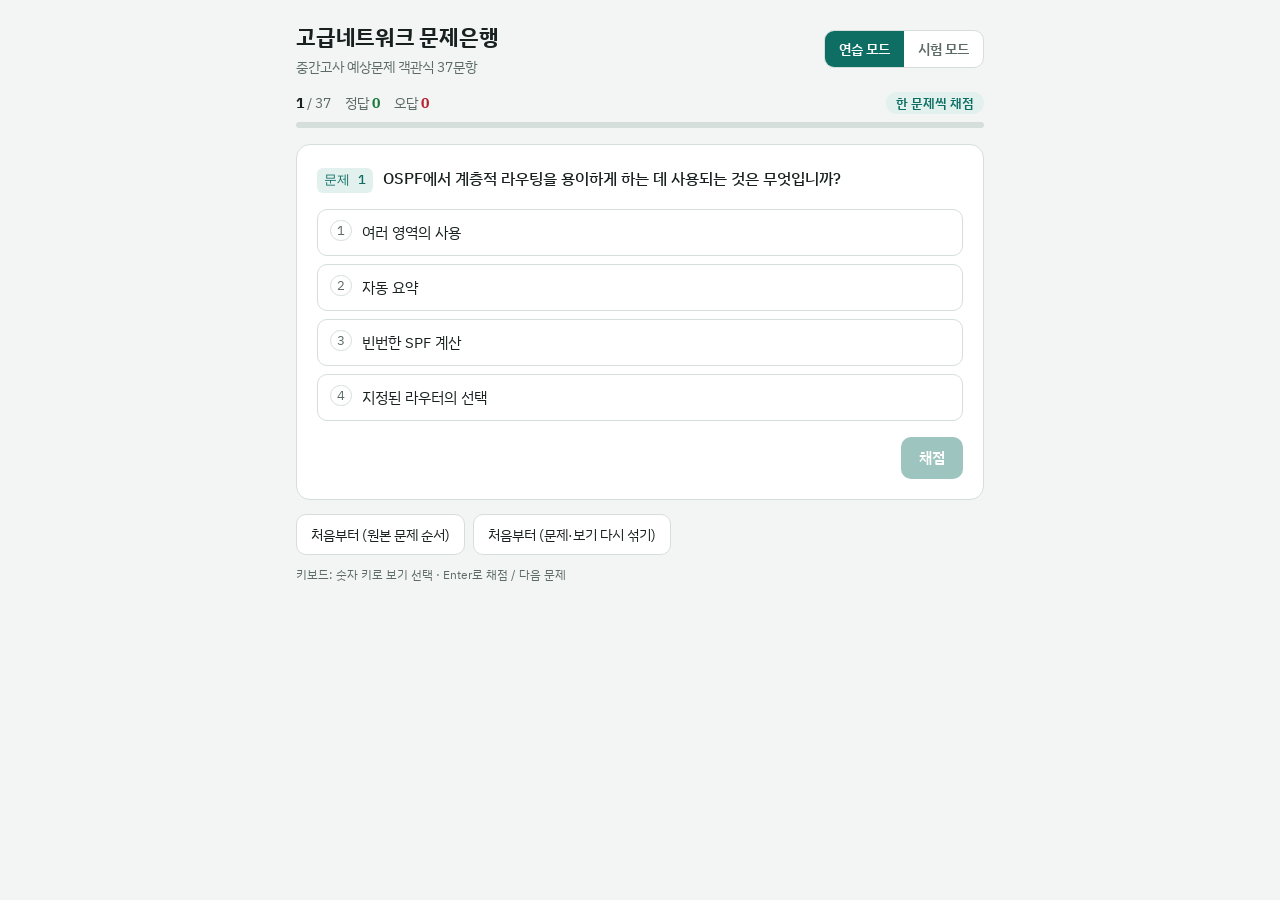
==== index.html @ 7889df12 "Rename 고급네트워크 문제은행.html to index.html" ====
<!doctype html><html><head><meta charset=utf8><meta name=viewport content="width=device-width,initial-scale=1,viewport-fit=cover"><style>:root{color-scheme:light;box-sizing:border-box;padding-top:env(safe-area-inset-top,0px);padding-bottom:env(safe-area-inset-bottom,0px)}html{scroll-padding-top:env(safe-area-inset-top,0px)}body{margin:0;padding:0;font:14px -apple-system,BlinkMacSystemFont,sans-serif;background:#fff;color:#000}img{max-width:100%}[hidden]:not([hidden=until-found i]){display:none!important}</style></head><body>
<title>고급네트워크 문제은행</title>
<link rel="preconnect" href="https://fonts.googleapis.com">
<link rel="stylesheet" href="https://fonts.googleapis.com/css2?family=IBM+Plex+Sans+KR:wght@400;500;600;700&family=IBM+Plex+Mono:wght@400;500&display=swap">
<style>
/* Layout: one question at a time in a centered column; mode switch + progress on top, answer controls at the bottom */
:root{
  --bg:#f3f5f4; --surface:#ffffff; --ink:#18211f; --muted:#5d6b67; --line:#d6dedb;
  --accent:#0f6e64; --accent-soft:#e2f1ee; --ok:#1d7a3e; --ok-soft:#e5f4ea; --bad:#b4232f; --bad-soft:#fbe9ea; --warn:#8a5a00; --warn-soft:#fdf3dc;
  --sans:"IBM Plex Sans KR","Apple SD Gothic Neo","Malgun Gothic",system-ui,sans-serif;
  --mono:"IBM Plex Mono",ui-monospace,Consolas,monospace;
}
@media (prefers-color-scheme: dark){:root:not([data-theme="light"]){
  --bg:#111816; --surface:#19221f; --ink:#e6eeeb; --muted:#94a5a0; --line:#2c3a36;
  --accent:#4fc3b2; --accent-soft:#16332e; --ok:#5fd18a; --ok-soft:#17311f; --bad:#ff7b84; --bad-soft:#3a1a1d; --warn:#f0bf5a; --warn-soft:#352a12; color-scheme:dark}}
:root[data-theme="dark"]{
  --bg:#111816; --surface:#19221f; --ink:#e6eeeb; --muted:#94a5a0; --line:#2c3a36;
  --accent:#4fc3b2; --accent-soft:#16332e; --ok:#5fd18a; --ok-soft:#17311f; --bad:#ff7b84; --bad-soft:#3a1a1d; --warn:#f0bf5a; --warn-soft:#352a12; color-scheme:dark}
*{box-sizing:border-box}
body{background:var(--bg);color:var(--ink);font-family:var(--sans);font-size:15px;line-height:1.6}
.wrap{max-width:720px;margin:0 auto;padding-inline:16px;padding-block:20px 48px}
header{display:flex;flex-wrap:wrap;gap:8px 16px;align-items:center;justify-content:space-between}
header h1{font-size:1.4rem;margin:0;letter-spacing:-.01em}
header .sub{display:block;color:var(--muted);font-size:.85rem}
.seg{display:inline-flex;border:1px solid var(--line);border-radius:10px;overflow:hidden;background:var(--surface)}
.seg button{border:0;background:transparent;color:var(--muted);padding:7px 14px;font:inherit;font-size:.88rem;font-weight:600;cursor:pointer}
.seg button[aria-pressed="true"]{background:var(--accent);color:var(--surface)}
.top{margin-top:14px;display:flex;flex-direction:column;gap:8px}
.meta{display:flex;flex-wrap:wrap;gap:6px 14px;font-size:.88rem;font-variant-numeric:tabular-nums;color:var(--muted);align-items:center}
.meta b{color:var(--ink)} .meta .ok b{color:var(--ok)} .meta .bad b{color:var(--bad)}
.meta .tag{margin-left:auto;font-size:.8rem;background:var(--accent-soft);color:var(--accent);border-radius:999px;padding:1px 10px;font-weight:600}
.track{height:6px;background:var(--line);border-radius:999px;overflow:hidden}
.track i{display:block;height:100%;background:var(--accent);width:0}
.card{margin-top:16px;background:var(--surface);border:1px solid var(--line);border-radius:14px;padding:20px}
.qhead{display:flex;gap:10px;align-items:flex-start}
.num{flex:none;font-family:var(--mono);font-size:.8rem;font-weight:500;color:var(--accent);background:var(--accent-soft);border-radius:6px;padding:2px 7px;margin-top:3px;white-space:nowrap}
.qtext{margin:0;font-weight:500;font-size:1.02rem;white-space:pre-line;min-width:0}
.hint{font-size:.82rem;color:var(--accent);font-weight:600;margin:8px 0 0}
.note{font-size:.8rem;color:var(--muted);margin:6px 0 0}
.fig{margin:14px 0 0;overflow-x:auto;border:1px solid var(--line);border-radius:8px;background:#fff;padding:6px}
.fig img{display:block;max-width:100%;height:auto;margin:0 auto}
.opts{list-style:none;margin:16px 0 0;padding:0;display:flex;flex-direction:column;gap:8px}
.opt{width:100%;text-align:left;display:flex;gap:10px;align-items:flex-start;border:1px solid var(--line);background:var(--surface);color:var(--ink);border-radius:10px;padding:10px 12px;font:inherit;cursor:pointer}
.opt:hover:not(:disabled){border-color:var(--accent)}
.opt .k{flex:none;font-family:var(--mono);font-size:.8rem;width:1.7em;height:1.7em;border-radius:50%;border:1px solid var(--line);display:grid;place-items:center;color:var(--muted)}
.opt .t{min-width:0;padding-top:1px}
.mono .opt .t{font-family:var(--mono);font-size:.86rem;word-break:break-word}
.opt[aria-pressed="true"]{border-color:var(--accent);background:var(--accent-soft)}
.opt[aria-pressed="true"] .k{background:var(--accent);border-color:var(--accent);color:var(--surface)}
.opt.right{border-color:var(--ok);background:var(--ok-soft)}
.opt.right .k{background:var(--ok);border-color:var(--ok);color:var(--surface)}
.opt.wrong{border-color:var(--bad);background:var(--bad-soft)}
.opt.wrong .k{background:var(--bad);border-color:var(--bad);color:var(--surface)}
.opt:disabled{cursor:default}
.foot{display:flex;flex-wrap:wrap;gap:10px;align-items:center;margin-top:16px}
.res{font-weight:600;min-width:0;flex:1 1 auto}
.res.ok{color:var(--ok)} .res.bad{color:var(--bad)}
.primary{border:0;background:var(--accent);color:var(--surface);border-radius:10px;padding:9px 18px;font:inherit;font-weight:600;cursor:pointer}
.primary:disabled{opacity:.4;cursor:default}
.ghost{border:1px solid var(--line);background:var(--surface);color:var(--ink);border-radius:10px;padding:8px 14px;font:inherit;font-size:.9rem;cursor:pointer}
.ghost:hover:not(:disabled){border-color:var(--accent)}
.ghost:disabled{opacity:.4;cursor:default}
.ml{margin-left:auto}
button:focus-visible{outline:2px solid var(--accent);outline-offset:2px}
.fix{margin-top:12px;font-size:.86rem;background:var(--warn-soft);border-radius:8px;padding:9px 11px}
.fix b{color:var(--warn)}
.warnbox{margin-top:12px;background:var(--warn-soft);border-radius:10px;padding:10px 12px;font-size:.9rem;display:flex;flex-wrap:wrap;gap:8px;align-items:center}
.warnbox span{flex:1 1 200px}
.grid{margin-top:16px;display:grid;grid-template-columns:repeat(auto-fill,minmax(42px,1fr));gap:6px}
.grid button{font-family:var(--mono);font-size:.8rem;border:1px solid var(--line);background:var(--surface);color:var(--muted);border-radius:8px;padding:6px 0;cursor:pointer;font-variant-numeric:tabular-nums}
.grid button.ans{background:var(--accent-soft);color:var(--accent);border-color:var(--accent-soft)}
.grid button.ok{background:var(--ok-soft);color:var(--ok);border-color:var(--ok-soft)}
.grid button.bad{background:var(--bad-soft);color:var(--bad);border-color:var(--bad-soft)}
.grid button.cur{outline:2px solid var(--accent);outline-offset:1px;color:var(--ink)}
.gridlab{margin-top:18px;font-size:.8rem;color:var(--muted)}
.tools{display:flex;flex-wrap:wrap;gap:8px;margin-top:14px}
.end{text-align:center}
.end .score{font-family:var(--mono);font-size:2.6rem;font-weight:500;margin:4px 0;font-variant-numeric:tabular-nums}
.end p{margin:4px 0;color:var(--muted)}
.wlist{display:flex;flex-wrap:wrap;gap:6px;justify-content:center;margin:12px 0 4px}
.wlist span{font-family:var(--mono);font-size:.8rem;background:var(--bad-soft);color:var(--bad);border-radius:6px;padding:2px 8px}
.end .tools{justify-content:center}
.keys{font-size:.78rem;color:var(--muted);margin-top:10px}
@media (prefers-reduced-motion:no-preference){.track i{transition:width .25s}.opt{transition:border-color .15s,background .15s}}
</style>

<div class="wrap">
  <header>
    <div>
      <h1>고급네트워크 문제은행</h1>
      <span class="sub">중간고사 예상문제 객관식 37문항</span>
    </div>
    <div class="seg" role="group" aria-label="풀이 방식">
      <button type="button" id="mPractice" aria-pressed="true">연습 모드</button>
      <button type="button" id="mExam" aria-pressed="false">시험 모드</button>
    </div>
  </header>

  <div class="top">
    <div class="meta" id="meta" aria-live="polite"></div>
    <div class="track"><i id="bar"></i></div>
  </div>

  <main id="stage"></main>

  <div class="tools" id="tools"></div>
  <p class="keys" id="keys"></p>
</div>

<script>
const QS = [{"n": 1, "q": "OSPF에서 계층적 라우팅을 용이하게 하는 데 사용되는 것은 무엇입니까?", "o": ["자동 요약", "여러 영역의 사용", "빈번한 SPF 계산", "지정된 라우터의 선택"], "a": [2]}, {"n": 2, "q": "다중 영역 OSPF 라우팅의 이점은 무엇입니까?", "o": ["한 영역의 토폴로지 변경으로 인해 다른 영역에서 SPF 재계산이 발생하지 않습니다.", "자동 경로 요약은 기본적으로 영역 간에 발생합니다.", "모든 영역의 라우터는 동일한 링크 상태 데이터베이스를 공유하고 전체 네트워크에 대한 완전한 그림을 갖습니다.", "백본 영역이 필요하지 않습니다."], "a": [1]}, {"n": 3, "q": "동일한 영역을 공유하는 모든 OSPF 라우터에서 동일한 OSPF 데이터 구조는 무엇입니까?", "o": ["adjacency database", "link-state database", "routing table", "forwarding database"], "a": [2]}, {"n": 4, "q": "OSPF 지원 라우터는 다른 라우터와 인접성을 설정한 직후 어떤 단계를 수행합니까?", "o": ["최선의 경로 선택", "토폴로지 테이블 구축", "SPF 알고리즘 실행", "링크 상태 광고 교환"], "a": [4]}, {"n": 6, "q": "이웃 인접성을 설정하기 위해 두 개의 OSPF 라우터가 Hello 패킷을 교환합니다. 두 라우터에서 일치해야 하는 Hello 패킷의 두 값은 무엇입니까?", "o": ["router ID", "hello and dead interval", "router priority", "list of neighbors"], "a": [2]}, {"n": 7, "q": "모든 Cisco OSPF 라우터에 대한 기본 라우터 우선 순위 값은 무엇입니까?", "o": ["0", "1", "10", "255"], "a": [2]}, {"n": 8, "q": "어떤 유형의 OSPFv2 패킷이 송신 라우터의 LSDB 축약 목록을 포함하며 수신 라우터에서 로컬 LSDB를 확인하는 데 사용됩니까?", "o": ["link-state update", "link-state request", "database description", "link-state acknowledgment"], "a": [3]}, {"n": 9, "q": "OSPF 네트워크에서 DR 및 BDR 선택은 언제 필요합니까?", "o": ["OSPF 영역의 모든 라우터가 인접성을 형성할 수 없는 경우", "두 개의 인접한 이웃이 두 개의 다른 네트워크에 있는 경우", "라우터가 공통 이더넷 네트워크를 통해 상호 연결된 경우", "인접한 두 이웃이 점대점 링크를 통해 상호 연결될 때"], "a": [3]}, {"n": 10, "q": "기본적으로 대역폭이 10Mb/s 인 링크에 대한 OSPF 비용은 얼마입니까?", "o": ["1", "10", "100", "1000"], "a": [2]}, {"n": 11, "q": "라우터 ID가 수동으로 구성되지 않은 경우 라우터 Branch1은 OSPF 라우터 ID로 무엇을 사용합니까?", "note": "원본 자료에 그림이 없는 문제입니다.", "o": ["10.0.0.1", "10.1.0.1", "192.168.1.100", "209.165.201.1"], "a": [4]}, {"n": 13, "q": "아래 그림에 표시된 토폴로지의 OSPF 선택 프로세스 결과를 올바르게 설명한 것은 무엇입니까?", "img": "q13", "o": ["R3은 BDR로 선출됩니다.", "R4 FastEthernet 0/0 우선 순위는 128입니다.", "R2의 라우터 ID는 루프백 인터페이스입니다.", "R2는 DR로 선출됩니다.", "R1은 BDR로 선출됩니다.", "R4 라우터 ID는 172.16.1.1입니다."], "a": [1, 4, 6], "fix": "원본 정답은 'R1은 BDR로 선출'을 포함했지만 틀렸습니다. R2는 우선순위 255로 DR입니다. 나머지 R1·R3·R4는 우선순위가 모두 1이라 라우터 ID로 BDR을 정합니다. R1은 1.1.1.1, R3은 192.168.1.4(인터페이스 최고 IP), R4는 172.16.1.1(루프백)이므로 ID가 가장 큰 R3이 BDR입니다. 정답: R3은 BDR · R2는 DR · R4 라우터 ID는 172.16.1.1"}, {"n": 14, "q": "라우팅 프로토콜 시작 관계가 인접 라우터와 만들어졌는지 확인하는 데 사용되는 명령은 무엇입니까?", "o": ["show ip protocols", "ping", "show ip ospf neighbor", "show ip interface brief"], "a": [3]}, {"n": 15, "q": "OSPF가 활성화되었는지 확인하고 네트워크에서 보급 중인 네트워크 목록도 제공하는지 확인하는 데 사용되는 명령은 무엇입니까?", "o": ["show ip protocols", "show ip ospf interface", "show ip interface brief", "show ip route ospf"], "a": [1]}, {"n": 16, "q": "각 목적지에 대한 최적의 경로를 결정하기 위해 알고리즘을 실행하는 라우터가 링크 상태 라우팅 프로세스에서 설명하는 단계는 무엇입니까?", "o": ["SPF 알고리즘 실행", "이웃을 액세스할 수 없음으로 선언", "로드 밸런싱 동일 비용 경로", "최적의 경로 선택"], "a": [1]}, {"n": 17, "q": "B에서 라우터 A LAN 172.16.1.0/24에 도달하기 위한 OSPF 비용은 얼마입니까?", "img": "q17", "o": ["64", "129", "66", "65"], "a": [4]}, {"n": 18, "q": "라우터가 라우팅 테이블에 최상의 경로를 삽입하는 것으로 설명되는 링크 상태 라우팅 프로세스의 단계는 무엇입니까?", "o": ["최적의 경로 선택", "로드 밸런싱 동일 비용 경로", "SPF 알고리즘 실행", "접근할 수 없는 이웃을 선언"], "a": [1]}, {"n": 19, "q": "관리자가 라우터에서 단일 영역 OSPF를 구성하고 있습니다. 알려야 하는 네트워크 중 하나는 64.102.0.0 255.255.255.128입니다. 관리자는 OSPF 네트워크 문에서 어떤 와일드카드 마스크를 사용합니까?", "o": ["0.0.0.127", "0.0.0.63", "0.0.0.31", "0.0.0.15"], "a": [1]}, {"n": 20, "q": "OSPF 라우터에서 라우터 ID를 수정한 후 새 라우터 ID를 적용하기 위해 선호하는 방법은 무엇입니까?", "o": ["HQ# copy running-config startup-config", "HQ# clear ip ospf process", "HQ# clear ip route *", "HQ# resume"], "a": [2]}, {"n": 22, "q": "어떤 유형의 해커가 정치적, 사회적 문제에 반대하는 동기를 부여받았습니까?", "o": ["script kiddie", "hacktivist", "vulnerability broker", "cybercriminal"], "a": [2]}, {"n": 23, "q": "통신을 투명하게 모니터링, 캡처 및 제어할 목적으로 소스와 대상 사이에 위협 행위자가 위치하는 공격은 무엇입니까?", "o": ["DoS attack", "ICMP attack", "SYN flood attack", "man-in-the-middle attack"], "a": [4]}, {"n": 24, "q": "합법적인 사용자가 네트워크 서비스에 액세스하지 못하도록 사이버 범죄자가 시도하는 공격 유형은 무엇입니까?", "o": ["DoS", "MITM", "session hijacking", "address spoofing"], "a": [1]}, {"n": 25, "q": "사용자를 악의적인 인터넷 사이트로 리디렉션하는 데 사용되는 위조된 정보는 어떤 유형의 공격입니까?", "o": ["DNS cache poisoning", "ARP cache poisoning", "DNS amplification and reflection", "domain generation"], "a": [1]}, {"n": 26, "q": "MD5 또는 SHA 해시 생성 알고리즘의 구현으로 보장되는 보안 통신의 요구 사항은 무엇입니까?", "o": ["confidentiality", "authentication", "integrity", "nonrepudiation"], "a": [3]}, {"n": 27, "q": "비대칭 알고리즘이 공개 키를 사용하여 데이터를 암호화하는 경우 데이터를 해독하는 데 사용되는 것은 무엇입니까?", "o": ["a digital certificate", "a private key", "DH", "a different public key"], "a": [2]}, {"n": 28, "q": "네트워크 관리자가 IPv4 확장 ACL에서 사용할 수 있는 두 개의 패킷 필터는 무엇입니까?", "o": ["destination MAC address", "computer type", "source TCP hello address", "ICMP message type", "destination UDP port number"], "a": [4, 5]}, {"n": 29, "q": "어떤 유형의 ACL이 네트워크 액세스에 대해 더 큰 유연성과 제어를 제공합니까?", "o": ["flexible", "named standard", "extended", "numbered standard"], "a": [3]}, {"n": 30, "q": "어떤 ACE가 모든 네트워크에서 시작되고 192.168.1.1의 웹 서버로 향하는 패킷을 허용합니까?", "o": ["access-list 101 permit tcp host 192.168.1.1 any eq 80", "access-list 101 permit tcp host 192.168.1.1 eq 80 any", "access-list 101 permit tcp any eq 80 host 192.168.1.1", "access-list 101 permit tcp any host 192.168.1.1 eq 80"], "a": [4], "mono": true}, {"n": 31, "q": "사이버 범죄자가 반개방 TCP 연결로 대상 호스트를 제압하려는 TCP 공격은 무엇입니까?", "o": ["reset attack", "session hijacking attack", "SYN flood attack", "port scan attack"], "a": [3]}, {"n": 32, "q": "다음 중 표준 IPv4 ACL의 특성을 설명하는 문장은 무엇입니까?", "o": ["인터페이스 구성 모드에서 구성됩니다.", "소스 IP 주소만을 기준으로 트래픽을 필터링합니다.", "숫자로 만들 수 있지만 이름으로는 만들 수 없습니다.", "소스 IP 주소와 소스 포트를 기반으로 트래픽을 필터링하도록 구성할 수 있습니다."], "a": [2]}, {"n": 33, "q": "취약점을 이용하는 메커니즘을 설명하는 데 사용되는 용어는 무엇입니까?", "o": ["exploit", "threat", "vulnerability", "mitigation"], "a": [1]}, {"n": 34, "q": "개인적인 이익을 위해 또는 악의적인 이유로 컴퓨터와 네트워크 보안을 손상시키는 비윤리적 범죄자를 설명하는 데 사용되는 용어는 무엇입니까?", "o": ["black hat hackers", "vulnerability broker", "hacktivists", "script kiddies"], "a": [1]}, {"n": 38, "q": "어떤 단일 액세스 목록 설명이 다음 모든 네트워크와 일치하는가?\n192.168.19.0 [19 → 0001 0011]   192.168.20.0 [20 → 0001 0100]\n192.168.21.0 [21 → 0001 0101]   192.168.22.0 [22 → 0001 0110]", "o": ["access-list 10 permit 192.168.16.0 0.0.7.255", "access-list 10 permit 192.168.16.0 0.0.0.255", "access-list 10 permit 192.168.16.0 0.0.15.255", "access-list 10 permit 192.168.0.0 0.0.15.255"], "a": [1], "mono": true}, {"n": 39, "q": "통신의 양측이 PAT를 사용할 때 단점은 무엇입니까?", "o": ["호스트 IPv4 주소 지정은 복잡합니다.", "종단 간 IPv4 추적 기능이 손실됩니다.", "인터넷 연결의 유연성이 감소합니다.", "통신 보안에 부정적인 영향을 미칩니다."], "a": [2]}, {"n": 40, "q": "표시되는 출력에 따라 어떤 유형의 NAT가 구현되었습니까?", "img": "q40", "o": ["2개의 공용 IP 주소 풀이 있는 동적 NAT", "외부 인터페이스를 사용하는 PAT", "하나의 항목이 있는 정적 NAT", "NAT 풀이 있는 정적 NAT"], "a": [2]}, {"n": 41, "q": "인터넷으로 전달되는 패킷에 대해 라우터 R1이 사용하는 목적지 주소는 무엇입니까?", "img": "q40", "o": ["198.51.100.3", "209.165.202.141", "10.6.15.2", "209.165.200.225"], "a": [1, 2]}, {"n": 42, "q": "하나의 내부 전역 주소를 사용하는 여러 내부 호스트를 추적하기 위해 NAT 오버로드는 무엇을 사용합니까?", "o": ["MAC addresses", "port numbers", "IP addresses", "autonomous system numbers"], "a": [2]}, {"n": 43, "q": "아래에 표시된 액세스 제어 목록 명령문과 일치하는 패킷은 무엇인가?\naccess-list 110 permit tcp 172.16.0.0 0.0.0.255 any eq 22", "o": ["172.16.0.0 네트워크에서 모든 목적지 네트워크로 가는 SSH 트래픽", "모든 소스 네트워크에서 172.16.0.0 네트워크로의 SSH 트래픽", "모든 호스트에서 172.16.0.0 네트워크까지의 모든 TCP 트래픽", "172.16.0.0 네트워크에서 모든 목적지 네트워크로의 모든 FTP 트래픽"], "a": [1]}];
const IMG = {"q13": "[data-uri]", "q17": "[data-uri]", "q40": "[data-uri]"};
const KEY = 'netquiz-v4';
const byN = Object.fromEntries(QS.map(q => [q.n, q]));
const ALL = QS.map(q => q.n);

function shuffled(arr){ const a = arr.slice(); for (let i = a.length - 1; i > 0; i--){ const j = Math.floor(Math.random() * (i + 1)); [a[i], a[j]] = [a[j], a[i]]; } return a; }
function newPerm(q){ return shuffled(q.o.map((_, i) => i + 1)); }
function isCorrect(q, perm, sel){
  const chosen = sel.map(p => perm[p - 1]).sort((a, b) => a - b);
  const ans = q.a.slice().sort((a, b) => a - b);
  return chosen.length === ans.length && chosen.every((v, i) => v === ans[i]);
}

/* practice: {order, idx, results:{n:bool}, retry, perm, sel, graded}
   exam:     {order, idx, perms:{n:perm}, ans:{n:[pos]}, submitted, warn} */
function freshPractice(order, retry){ return {order, idx:0, results:{}, retry:!!retry, perm:null, sel:[], graded:false}; }
function freshExam(order){ return {order, idx:0, perms:{}, ans:{}, submitted:false, warn:false}; }

let st = null;
// 열 때마다 새로 시작: 예전 버전이 저장해 둔 진행 기록은 지운다
try { ['netquiz-v1','netquiz-v2','netquiz-v3','netquiz-v4'].forEach(k => localStorage.removeItem(k)); } catch (e) {}
const valid = o => o && Array.isArray(o.order) && o.order.length && o.order.every(n => byN[n]);
if (!st || !valid(st.practice) || !valid(st.exam)) st = {cur:'practice', practice:freshPractice(shuffled(ALL)), exam:freshExam(shuffled(ALL))};
function save(){}

const stage = document.getElementById('stage'), meta = document.getElementById('meta'), bar = document.getElementById('bar'), tools = document.getElementById('tools'), keys = document.getElementById('keys');

function card(q, perm, sel, opts, label){
  // opts: {locked, showAnswer}
  const multi = q.a.length > 1;
  const el = document.createElement('article');
  el.className = 'card' + (q.mono ? ' mono' : '');
  el.innerHTML = `
    <div class="qhead"><span class="num">문제 ${label}</span><p class="qtext"></p></div>
    ${multi ? `<p class="hint">정답 ${q.a.length}개를 모두 고르세요</p>` : ''}
    ${q.note ? `<p class="note">${q.note}</p>` : ''}
    ${q.img ? `<div class="fig"><img alt="문제 ${label} 그림" src="${IMG[q.img]}"></div>` : ''}
    <ul class="opts"></ul>
    <div class="foot"></div>`;
  el.querySelector('.qtext').textContent = q.q;
  const ul = el.querySelector('.opts');
  perm.forEach((orig, i) => {
    const pos = i + 1;
    const b = document.createElement('button');
    b.type = 'button'; b.className = 'opt';
    b.innerHTML = `<span class="k">${pos}</span><span class="t"></span>`;
    b.querySelector('.t').textContent = q.o[orig - 1];
    const picked = sel.includes(pos);
    b.setAttribute('aria-pressed', picked && !opts.showAnswer ? 'true' : 'false');
    if (opts.showAnswer){
      if (q.a.includes(orig)) b.classList.add('right'); else if (picked) b.classList.add('wrong');
    }
    if (opts.locked) b.disabled = true; else b.addEventListener('click', () => pick(pos));
    const li = document.createElement('li'); li.appendChild(b); ul.appendChild(li);
  });
  if (opts.showAnswer){
    const ok = isCorrect(q, perm, sel);
    const ansPos = perm.map((orig, i) => q.a.includes(orig) ? i + 1 : null).filter(Boolean);
    const res = document.createElement('span');
    res.className = 'res ' + (ok ? 'ok' : 'bad');
    res.textContent = ok ? '정답입니다' : (sel.length ? `오답 · 정답은 ${ansPos.join(', ')}번` : `안 푼 문제 · 정답은 ${ansPos.join(', ')}번`);
    el.querySelector('.foot').appendChild(res);
    if (q.fix){ const f = document.createElement('div'); f.className = 'fix'; f.innerHTML = '<b>정답 수정 · </b>'; f.append(q.fix); el.appendChild(f); }
  }
  return el;
}

function btn(cls, text, fn, disabled){
  const b = document.createElement('button'); b.type = 'button'; b.className = cls; b.textContent = text;
  if (disabled) b.disabled = true; else b.addEventListener('click', fn);
  return b;
}

/* ---------------- practice mode ---------------- */
function renderPractice(){
  const s = st.practice, total = s.order.length;
  const ok = Object.values(s.results).filter(Boolean).length, bad = Object.values(s.results).filter(v => v === false).length;
  const pos = Math.min(s.idx + 1, total);
  meta.innerHTML = `<span><b>${pos}</b> / ${total}</span><span class="ok">정답 <b>${ok}</b></span><span class="bad">오답 <b>${bad}</b></span><span class="tag">${s.retry ? '틀린 문제 다시 풀기' : '한 문제씩 채점'}</span>`;
  bar.style.width = (Object.keys(s.results).length / total * 100) + '%';
  tools.replaceChildren(
    btn('ghost', '처음부터 (원본 문제 순서)', () => { st.practice = freshPractice(ALL); save(); render(); window.scrollTo({top:0}); }),
    btn('ghost', '처음부터 (문제·보기 다시 섞기)', () => { st.practice = freshPractice(shuffled(ALL)); save(); render(); window.scrollTo({top:0}); })
  );
  keys.textContent = '키보드: 숫자 키로 보기 선택 · Enter로 채점 / 다음 문제';

  if (s.idx >= total){
    const wrong = s.order.filter(n => s.results[n] === false);
    const wrongPos = s.order.map((n, i) => s.results[n] === false ? i + 1 : null).filter(Boolean);
    stage.replaceChildren(endCard(s.retry ? '틀린 문제 다시 풀기 결과' : '연습 결과', ok, total, wrong, wrongPos));
    return;
  }
  const q = byN[s.order[s.idx]];
  if (!s.perm || s.perm.length !== q.o.length){ s.perm = newPerm(q); s.sel = []; s.graded = false; save(); }
  const el = card(q, s.perm, s.sel, {locked:s.graded, showAnswer:s.graded}, s.idx + 1);
  const foot = el.querySelector('.foot');
  const go = s.graded
    ? btn('primary ml', s.idx + 1 < total ? '다음 문제' : '결과 보기', practiceNext)
    : btn('primary ml', '채점', practiceGrade, s.sel.length === 0);
  go.id = 'go'; foot.appendChild(go);
  stage.replaceChildren(el);
  go.focus({preventScroll:true});
}
function practiceGrade(){
  const s = st.practice; if (s.graded || !s.sel.length) return;
  const q = byN[s.order[s.idx]];
  s.results[q.n] = isCorrect(q, s.perm, s.sel); s.graded = true; save(); render();
}
function practiceNext(){
  const s = st.practice; s.idx++; s.perm = null; s.sel = []; s.graded = false; save(); render(); window.scrollTo({top:0});
}

/* ---------------- exam mode ---------------- */
function renderExam(){
  const s = st.exam, total = s.order.length;
  const answered = s.order.filter(n => (s.ans[n] || []).length).length;
  const q = byN[s.order[s.idx]];
  if (!s.perms[q.n]){ s.perms[q.n] = newPerm(q); save(); }
  const perm = s.perms[q.n], sel = s.ans[q.n] || [];

  if (s.submitted){
    const r = examScore();
    meta.innerHTML = `<span>점수 <b>${r.score}</b> / ${r.answered}</span><span class="ok">정답 <b>${r.score}</b></span><span class="bad">오답 <b>${r.wrong.length}</b></span>${r.skipped ? `<span>안 푼 문제 <b>${r.skipped}</b></span>` : ''}<span class="tag">시험 채점 완료 · 문제 ${s.idx + 1} 확인 중</span>`;
    bar.style.width = '100%';
  } else {
    meta.innerHTML = `<span><b>${s.idx + 1}</b> / ${total}</span><span>답한 문제 <b>${answered}</b></span><span>남은 문제 <b>${total - answered}</b></span><span class="tag">끝까지 풀고 한 번에 채점</span>`;
    bar.style.width = (answered / total * 100) + '%';
  }

  const nodes = [];
  if (s.submitted && s.idx === -1){ /* not used */ }
  const el = card(q, perm, sel, {locked:s.submitted, showAnswer:s.submitted}, s.idx + 1);
  const foot = el.querySelector('.foot');
  const prev = btn('ghost', '이전', () => examGo(s.idx - 1), s.idx === 0);
  foot.appendChild(prev);
  if (s.idx + 1 < total){
    const nx = btn('primary ml', '다음 문제', () => examGo(s.idx + 1)); nx.id = 'go'; foot.appendChild(nx);
  } else if (!s.submitted){
    const sub = btn('primary ml', '제출하고 채점하기', examSubmit); sub.id = 'go'; foot.appendChild(sub);
  } else {
    const fin = btn('primary ml', '결과 보기', () => { s.idx = total; save(); render(); }); fin.id = 'go'; foot.appendChild(fin);
  }
  nodes.push(el);

  if (s.warn && !s.submitted){
    const w = document.createElement('div'); w.className = 'warnbox';
    const t = document.createElement('span'); t.textContent = `아직 안 푼 문제가 ${total - answered}개 있습니다. 지금 종료하면 푼 ${answered}문제만 채점하고, 안 푼 문제는 채점에서 빠집니다.`;
    w.append(t, btn('ghost', '계속 풀기', () => { s.warn = false; save(); render(); }), btn('primary', '지금 종료하고 채점', () => examSubmit(true)));
    el.appendChild(w);
  }

  const lab = document.createElement('p'); lab.className = 'gridlab';
  lab.textContent = s.submitted ? '문제 번호를 눌러 정답을 확인하세요 (초록 정답 · 빨강 오답 · 색 없음 안 푼 문제)' : '문제 번호를 눌러 바로 이동 (색칠된 번호는 답한 문제)';
  const grid = document.createElement('div'); grid.className = 'grid';
  s.order.forEach((n, i) => {
    const b = document.createElement('button'); b.type = 'button'; b.textContent = i + 1;
    b.setAttribute('aria-label', `문제 ${i + 1}`);
    if (s.submitted){ if ((s.ans[n] || []).length) b.classList.add(isCorrect(byN[n], s.perms[n], s.ans[n]) ? 'ok' : 'bad'); }
    else if ((s.ans[n] || []).length) b.classList.add('ans');
    if (i === s.idx) b.classList.add('cur');
    b.addEventListener('click', () => examGo(i));
    grid.appendChild(b);
  });
  nodes.push(lab, grid);

  tools.replaceChildren(
    ...(s.submitted ? [] : [btn('primary', '지금 종료하고 채점', () => examSubmit())]),
    btn('ghost', s.submitted ? '새 시험 시작 (문제·보기 다시 섞기)' : '시험 처음부터 다시 (문제·보기 다시 섞기)', () => { st.exam = freshExam(shuffled(ALL)); save(); render(); window.scrollTo({top:0}); })
  );
  keys.textContent = s.submitted ? '키보드: ← → 로 문제 이동' : '키보드: 숫자 키로 보기 선택 · ← → 또는 Enter로 문제 이동';
  stage.replaceChildren(...nodes);
}
function renderExamEnd(){
  const s = st.exam, total = s.order.length;
  const r = examScore();
  meta.innerHTML = `<span>점수 <b>${r.score}</b> / ${r.answered}</span><span class="ok">정답 <b>${r.score}</b></span><span class="bad">오답 <b>${r.wrong.length}</b></span>${r.skipped ? `<span>안 푼 문제 <b>${r.skipped}</b></span>` : ''}<span class="tag">시험 채점 완료</span>`;
  bar.style.width = '100%';
  const end = endCard(r.skipped ? '시험 결과 (중간 종료)' : '시험 결과', r.score, r.answered, r.wrong, r.wrongPos,
    r.skipped ? (r.answered ? `전체 ${total}문제 중 ${r.answered}문제를 풀고 종료했습니다. 안 푼 ${r.skipped}문제는 채점에서 뺐습니다.` : `푼 문제 없이 종료했습니다.`) : '');
  end.querySelector('.tools').prepend(btn('ghost', '문제별 정답 확인', () => { s.idx = 0; save(); render(); window.scrollTo({top:0}); }));
  stage.replaceChildren(end);
  tools.replaceChildren(btn('ghost', '새 시험 시작 (문제·보기 다시 섞기)', () => { st.exam = freshExam(shuffled(ALL)); save(); render(); window.scrollTo({top:0}); }));
  keys.textContent = '';
}
function examGo(i){
  const s = st.exam; if (i < 0 || i >= s.order.length) return;
  s.idx = i; save(); render(); window.scrollTo({top:0});
}
function examSubmit(force){
  const s = st.exam;
  const answered = s.order.filter(n => (s.ans[n] || []).length).length;
  if (answered < s.order.length && force !== true){ s.warn = true; save(); render(); document.querySelector('.warnbox')?.scrollIntoView({block:'center'}); return; }
  s.order.forEach(n => { if (!s.perms[n]) s.perms[n] = newPerm(byN[n]); });
  s.submitted = true; s.warn = false; s.idx = s.order.length; save(); render(); window.scrollTo({top:0});
}

/* ---------------- shared ---------------- */
function examScore(){
  const s = st.exam;
  const done = s.order.filter(n => (s.ans[n] || []).length);
  const wrong = done.filter(n => !isCorrect(byN[n], s.perms[n], s.ans[n]));
  return {answered: done.length, score: done.length - wrong.length, wrong, skipped: s.order.length - done.length,
          wrongPos: s.order.map((n, i) => wrong.includes(n) ? i + 1 : null).filter(Boolean)};
}
function endCard(title, ok, total, wrong, wrongPos, note){
  const sec = document.createElement('section'); sec.className = 'card end';
  sec.innerHTML = `
    <p>${title}</p>
    <div class="score">${ok} / ${total}</div>
    ${note ? `<p>${note}</p>` : ''}
    <p>${wrong.length ? `틀린 문제 ${wrong.length}개` : (total ? '푼 문제는 모두 맞혔습니다' : '')}</p>
    ${wrong.length ? `<div class="wlist">${wrongPos.map(n => `<span>${n}번</span>`).join('')}</div>` : ''}
    <div class="tools"></div>`;
  if (wrong.length){
    const r = btn('primary', '틀린 문제만 연습 모드로 다시 풀기', () => { st.practice = freshPractice(shuffled(wrong), true); st.cur = 'practice'; save(); render(); window.scrollTo({top:0}); });
    sec.querySelector('.tools').appendChild(r);
  }
  return sec;
}
function pick(pos){
  if (st.cur === 'practice'){
    const s = st.practice; if (s.graded) return;
    const q = byN[s.order[s.idx]];
    s.sel = q.a.length > 1 ? (s.sel.includes(pos) ? s.sel.filter(x => x !== pos) : [...s.sel, pos]) : [pos];
  } else {
    const s = st.exam; if (s.submitted) return;
    const q = byN[s.order[s.idx]]; const cur = s.ans[q.n] || [];
    s.ans[q.n] = q.a.length > 1 ? (cur.includes(pos) ? cur.filter(x => x !== pos) : [...cur, pos]) : [pos];
  }
  save(); render();
}
function render(){
  document.getElementById('mPractice').setAttribute('aria-pressed', st.cur === 'practice' ? 'true' : 'false');
  document.getElementById('mExam').setAttribute('aria-pressed', st.cur === 'exam' ? 'true' : 'false');
  if (st.cur === 'practice') renderPractice();
  else if (st.exam.idx >= st.exam.order.length) renderExamEnd();
  else renderExam();
}
document.getElementById('mPractice').onclick = () => { st.cur = 'practice'; save(); render(); };
document.getElementById('mExam').onclick = () => { st.cur = 'exam'; save(); render(); };

document.addEventListener('keydown', e => {
  if (e.altKey || e.ctrlKey || e.metaKey) return;
  const a = document.activeElement;
  const onOtherButton = a && a.tagName === 'BUTTON' && !a.classList.contains('opt');
  if (st.cur === 'practice'){
    const s = st.practice; if (s.idx >= s.order.length) return;
    const q = byN[s.order[s.idx]];
    if (/^[1-9]$/.test(e.key) && +e.key <= q.o.length && !s.graded){ e.preventDefault(); pick(+e.key); }
    else if (e.key === 'Enter' && !onOtherButton){ e.preventDefault(); s.graded ? practiceNext() : practiceGrade(); }
  } else {
    const s = st.exam; if (s.idx >= s.order.length) return;
    const q = byN[s.order[s.idx]];
    if (/^[1-9]$/.test(e.key) && +e.key <= q.o.length && !s.submitted){ e.preventDefault(); pick(+e.key); }
    else if (e.key === 'ArrowRight'){ e.preventDefault(); examGo(s.idx + 1); }
    else if (e.key === 'ArrowLeft'){ e.preventDefault(); examGo(s.idx - 1); }
    else if (e.key === 'Enter' && !onOtherButton){ e.preventDefault(); if (s.idx + 1 < s.order.length) examGo(s.idx + 1); else if (!s.submitted) examSubmit(); }
  }
});

render();
</script>

</body></html>
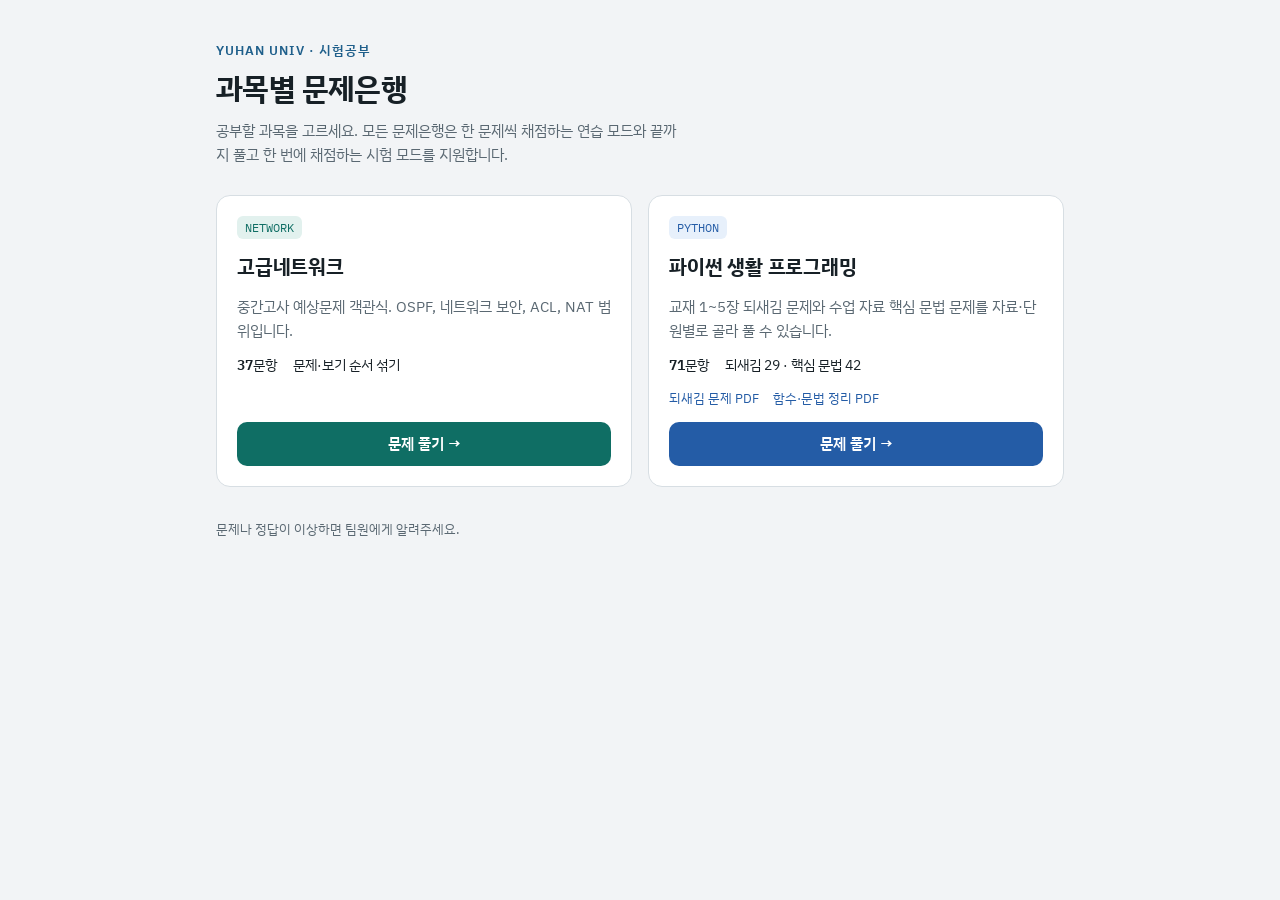
==== commit 597aae9d: "과목 선택 페이지 추가 index.html -> 과목 선택 페이지로 변경 나머지 페이지 영어 이름으로 변경" ====
--- a/index.html
+++ b/index.html
@@ -1,375 +1,101 @@
-<!doctype html><html><head><meta charset=utf8><meta name=viewport content="width=device-width,initial-scale=1,viewport-fit=cover"><style>:root{color-scheme:light;box-sizing:border-box;padding-top:env(safe-area-inset-top,0px);padding-bottom:env(safe-area-inset-bottom,0px)}html{scroll-padding-top:env(safe-area-inset-top,0px)}body{margin:0;padding:0;font:14px -apple-system,BlinkMacSystemFont,sans-serif;background:#fff;color:#000}img{max-width:100%}[hidden]:not([hidden=until-found i]){display:none!important}</style></head><body>
-<title>고급네트워크 문제은행</title>
-<link rel="preconnect" href="https://fonts.googleapis.com">
-<link rel="stylesheet" href="https://fonts.googleapis.com/css2?family=IBM+Plex+Sans+KR:wght@400;500;600;700&family=IBM+Plex+Mono:wght@400;500&display=swap">
-<style>
-/* Layout: one question at a time in a centered column; mode switch + progress on top, answer controls at the bottom */
-:root{
-  --bg:#f3f5f4; --surface:#ffffff; --ink:#18211f; --muted:#5d6b67; --line:#d6dedb;
-  --accent:#0f6e64; --accent-soft:#e2f1ee; --ok:#1d7a3e; --ok-soft:#e5f4ea; --bad:#b4232f; --bad-soft:#fbe9ea; --warn:#8a5a00; --warn-soft:#fdf3dc;
-  --sans:"IBM Plex Sans KR","Apple SD Gothic Neo","Malgun Gothic",system-ui,sans-serif;
-  --mono:"IBM Plex Mono",ui-monospace,Consolas,monospace;
-}
-@media (prefers-color-scheme: dark){:root:not([data-theme="light"]){
-  --bg:#111816; --surface:#19221f; --ink:#e6eeeb; --muted:#94a5a0; --line:#2c3a36;
-  --accent:#4fc3b2; --accent-soft:#16332e; --ok:#5fd18a; --ok-soft:#17311f; --bad:#ff7b84; --bad-soft:#3a1a1d; --warn:#f0bf5a; --warn-soft:#352a12; color-scheme:dark}}
-:root[data-theme="dark"]{
-  --bg:#111816; --surface:#19221f; --ink:#e6eeeb; --muted:#94a5a0; --line:#2c3a36;
-  --accent:#4fc3b2; --accent-soft:#16332e; --ok:#5fd18a; --ok-soft:#17311f; --bad:#ff7b84; --bad-soft:#3a1a1d; --warn:#f0bf5a; --warn-soft:#352a12; color-scheme:dark}
-*{box-sizing:border-box}
-body{background:var(--bg);color:var(--ink);font-family:var(--sans);font-size:15px;line-height:1.6}
-.wrap{max-width:720px;margin:0 auto;padding-inline:16px;padding-block:20px 48px}
-header{display:flex;flex-wrap:wrap;gap:8px 16px;align-items:center;justify-content:space-between}
-header h1{font-size:1.4rem;margin:0;letter-spacing:-.01em}
-header .sub{display:block;color:var(--muted);font-size:.85rem}
-.seg{display:inline-flex;border:1px solid var(--line);border-radius:10px;overflow:hidden;background:var(--surface)}
-.seg button{border:0;background:transparent;color:var(--muted);padding:7px 14px;font:inherit;font-size:.88rem;font-weight:600;cursor:pointer}
-.seg button[aria-pressed="true"]{background:var(--accent);color:var(--surface)}
-.top{margin-top:14px;display:flex;flex-direction:column;gap:8px}
-.meta{display:flex;flex-wrap:wrap;gap:6px 14px;font-size:.88rem;font-variant-numeric:tabular-nums;color:var(--muted);align-items:center}
-.meta b{color:var(--ink)} .meta .ok b{color:var(--ok)} .meta .bad b{color:var(--bad)}
-.meta .tag{margin-left:auto;font-size:.8rem;background:var(--accent-soft);color:var(--accent);border-radius:999px;padding:1px 10px;font-weight:600}
-.track{height:6px;background:var(--line);border-radius:999px;overflow:hidden}
-.track i{display:block;height:100%;background:var(--accent);width:0}
-.card{margin-top:16px;background:var(--surface);border:1px solid var(--line);border-radius:14px;padding:20px}
-.qhead{display:flex;gap:10px;align-items:flex-start}
-.num{flex:none;font-family:var(--mono);font-size:.8rem;font-weight:500;color:var(--accent);background:var(--accent-soft);border-radius:6px;padding:2px 7px;margin-top:3px;white-space:nowrap}
-.qtext{margin:0;font-weight:500;font-size:1.02rem;white-space:pre-line;min-width:0}
-.hint{font-size:.82rem;color:var(--accent);font-weight:600;margin:8px 0 0}
-.note{font-size:.8rem;color:var(--muted);margin:6px 0 0}
-.fig{margin:14px 0 0;overflow-x:auto;border:1px solid var(--line);border-radius:8px;background:#fff;padding:6px}
-.fig img{display:block;max-width:100%;height:auto;margin:0 auto}
-.opts{list-style:none;margin:16px 0 0;padding:0;display:flex;flex-direction:column;gap:8px}
-.opt{width:100%;text-align:left;display:flex;gap:10px;align-items:flex-start;border:1px solid var(--line);background:var(--surface);color:var(--ink);border-radius:10px;padding:10px 12px;font:inherit;cursor:pointer}
-.opt:hover:not(:disabled){border-color:var(--accent)}
-.opt .k{flex:none;font-family:var(--mono);font-size:.8rem;width:1.7em;height:1.7em;border-radius:50%;border:1px solid var(--line);display:grid;place-items:center;color:var(--muted)}
-.opt .t{min-width:0;padding-top:1px}
-.mono .opt .t{font-family:var(--mono);font-size:.86rem;word-break:break-word}
-.opt[aria-pressed="true"]{border-color:var(--accent);background:var(--accent-soft)}
-.opt[aria-pressed="true"] .k{background:var(--accent);border-color:var(--accent);color:var(--surface)}
-.opt.right{border-color:var(--ok);background:var(--ok-soft)}
-.opt.right .k{background:var(--ok);border-color:var(--ok);color:var(--surface)}
-.opt.wrong{border-color:var(--bad);background:var(--bad-soft)}
-.opt.wrong .k{background:var(--bad);border-color:var(--bad);color:var(--surface)}
-.opt:disabled{cursor:default}
-.foot{display:flex;flex-wrap:wrap;gap:10px;align-items:center;margin-top:16px}
-.res{font-weight:600;min-width:0;flex:1 1 auto}
-.res.ok{color:var(--ok)} .res.bad{color:var(--bad)}
-.primary{border:0;background:var(--accent);color:var(--surface);border-radius:10px;padding:9px 18px;font:inherit;font-weight:600;cursor:pointer}
-.primary:disabled{opacity:.4;cursor:default}
-.ghost{border:1px solid var(--line);background:var(--surface);color:var(--ink);border-radius:10px;padding:8px 14px;font:inherit;font-size:.9rem;cursor:pointer}
-.ghost:hover:not(:disabled){border-color:var(--accent)}
-.ghost:disabled{opacity:.4;cursor:default}
-.ml{margin-left:auto}
-button:focus-visible{outline:2px solid var(--accent);outline-offset:2px}
-.fix{margin-top:12px;font-size:.86rem;background:var(--warn-soft);border-radius:8px;padding:9px 11px}
-.fix b{color:var(--warn)}
-.warnbox{margin-top:12px;background:var(--warn-soft);border-radius:10px;padding:10px 12px;font-size:.9rem;display:flex;flex-wrap:wrap;gap:8px;align-items:center}
-.warnbox span{flex:1 1 200px}
-.grid{margin-top:16px;display:grid;grid-template-columns:repeat(auto-fill,minmax(42px,1fr));gap:6px}
-.grid button{font-family:var(--mono);font-size:.8rem;border:1px solid var(--line);background:var(--surface);color:var(--muted);border-radius:8px;padding:6px 0;cursor:pointer;font-variant-numeric:tabular-nums}
-.grid button.ans{background:var(--accent-soft);color:var(--accent);border-color:var(--accent-soft)}
-.grid button.ok{background:var(--ok-soft);color:var(--ok);border-color:var(--ok-soft)}
-.grid button.bad{background:var(--bad-soft);color:var(--bad);border-color:var(--bad-soft)}
-.grid button.cur{outline:2px solid var(--accent);outline-offset:1px;color:var(--ink)}
-.gridlab{margin-top:18px;font-size:.8rem;color:var(--muted)}
-.tools{display:flex;flex-wrap:wrap;gap:8px;margin-top:14px}
-.end{text-align:center}
-.end .score{font-family:var(--mono);font-size:2.6rem;font-weight:500;margin:4px 0;font-variant-numeric:tabular-nums}
-.end p{margin:4px 0;color:var(--muted)}
-.wlist{display:flex;flex-wrap:wrap;gap:6px;justify-content:center;margin:12px 0 4px}
-.wlist span{font-family:var(--mono);font-size:.8rem;background:var(--bad-soft);color:var(--bad);border-radius:6px;padding:2px 8px}
-.end .tools{justify-content:center}
-.keys{font-size:.78rem;color:var(--muted);margin-top:10px}
-@media (prefers-reduced-motion:no-preference){.track i{transition:width .25s}.opt{transition:border-color .15s,background .15s}}
-</style>
+<!doctype html>
+<html lang="ko">
+<head>
+  <meta charset="utf-8">
+  <meta name="viewport" content="width=device-width, initial-scale=1, viewport-fit=cover">
+  <meta name="description" content="유한대학교 시험공부용 과목별 문제은행 모음">
+  <title>유한대 문제은행</title>
+  <link rel="preconnect" href="https://fonts.googleapis.com">
+  <link rel="stylesheet" href="https://fonts.googleapis.com/css2?family=IBM+Plex+Sans+KR:wght@400;500;600;700&family=IBM+Plex+Mono:wght@500&display=swap">
+  <style>
+    /* Layout: short header, then one card per subject in a responsive grid */
+    :root {
+      color-scheme: light;
+      --bg: #f2f4f6;
+      --surface: #ffffff;
+      --ink: #172026;
+      --muted: #5a6872;
+      --line: #d7dee3;
+      --accent: #1f5f8b;
+      --accent-soft: #e4eef6;
+      --net: #0f6e64;
+      --net-soft: #e2f1ee;
+      --py: #245ca6;
+      --py-soft: #e7f0fb;
+      --sans: "IBM Plex Sans KR", "Apple SD Gothic Neo", "Malgun Gothic", system-ui, sans-serif;
+      --mono: "IBM Plex Mono", ui-monospace, Consolas, monospace;
+    }
+    @media (prefers-color-scheme: dark) {
+      :root {
+        color-scheme: dark;
+        --bg: #10161a; --surface: #182127; --ink: #e7eef2; --muted: #96a6b0; --line: #2b3a43;
+        --accent: #7ab8e6; --accent-soft: #16303f;
+        --net: #4fc3b2; --net-soft: #16332e;
+        --py: #7fb0f0; --py-soft: #172a42;
+      }
+    }
+    * { box-sizing: border-box; }
+    body { margin: 0; background: var(--bg); color: var(--ink); font-family: var(--sans); font-size: 15px; line-height: 1.6; }
+    .wrap { max-width: 880px; margin: 0 auto; padding-inline: 16px; padding-block: 40px 56px; }
+    .eyebrow { margin: 0; font-size: .8rem; font-weight: 600; letter-spacing: .08em; color: var(--accent); }
+    h1 { margin: 4px 0 6px; font-size: 1.9rem; letter-spacing: -.02em; text-wrap: balance; }
+    .lead { margin: 0; color: var(--muted); max-width: 52ch; }
+    .grid { margin-top: 28px; display: grid; grid-template-columns: repeat(auto-fit, minmax(280px, 1fr)); gap: 16px; }
+    .card { background: var(--surface); border: 1px solid var(--line); border-radius: 14px; padding: 20px; display: flex; flex-direction: column; gap: 12px; min-width: 0; }
+    .card.net { --c: var(--net); --cs: var(--net-soft); }
+    .card.py { --c: var(--py); --cs: var(--py-soft); }
+    .tag { align-self: flex-start; font-family: var(--mono); font-size: .75rem; color: var(--c); background: var(--cs); border-radius: 6px; padding: 2px 8px; }
+    .card h2 { margin: 0; font-size: 1.25rem; letter-spacing: -.01em; }
+    .card p { margin: 0; color: var(--muted); font-size: .92rem; }
+    .facts { display: flex; flex-wrap: wrap; gap: 6px 16px; margin: 0; padding: 0; list-style: none; font-size: .85rem; font-variant-numeric: tabular-nums; }
+    .facts b { color: var(--ink); font-weight: 600; }
+    .go { margin-top: auto; display: inline-flex; justify-content: center; align-items: center; gap: 6px; background: var(--c); color: var(--surface); text-decoration: none; font-weight: 600; border-radius: 10px; padding: 10px 16px; }
+    .go:hover { filter: brightness(1.08); }
+    .extra { display: flex; flex-wrap: wrap; gap: 6px 14px; font-size: .84rem; }
+    .extra a { color: var(--c); text-decoration: none; }
+    .extra a:hover { text-decoration: underline; }
+    a:focus-visible { outline: 2px solid var(--accent); outline-offset: 2px; }
+    footer { margin-top: 32px; font-size: .8rem; color: var(--muted); }
+  </style>
+</head>
+<body>
+  <div class="wrap">
+    <header>
+      <p class="eyebrow">YUHAN UNIV · 시험공부</p>
+      <h1>과목별 문제은행</h1>
+      <p class="lead">공부할 과목을 고르세요. 모든 문제은행은 한 문제씩 채점하는 연습 모드와 끝까지 풀고 한 번에 채점하는 시험 모드를 지원합니다.</p>
+    </header>
 
-<div class="wrap">
-  <header>
-    <div>
-      <h1>고급네트워크 문제은행</h1>
-      <span class="sub">중간고사 예상문제 객관식 37문항</span>
-    </div>
-    <div class="seg" role="group" aria-label="풀이 방식">
-      <button type="button" id="mPractice" aria-pressed="true">연습 모드</button>
-      <button type="button" id="mExam" aria-pressed="false">시험 모드</button>
-    </div>
-  </header>
+    <main class="grid">
+      <!-- 과목 추가: 아래 article 하나를 복사해서 이름·설명·링크만 바꾸면 됩니다 -->
+      <article class="card net">
+        <span class="tag">NETWORK</span>
+        <h2>고급네트워크</h2>
+        <p>중간고사 예상문제 객관식. OSPF, 네트워크 보안, ACL, NAT 범위입니다.</p>
+        <ul class="facts">
+          <li><b>37</b>문항</li>
+          <li>문제·보기 순서 섞기</li>
+        </ul>
+        <a class="go" href="network.html">문제 풀기 →</a>
+      </article>
 
-  <div class="top">
-    <div class="meta" id="meta" aria-live="polite"></div>
-    <div class="track"><i id="bar"></i></div>
+      <article class="card py">
+        <span class="tag">PYTHON</span>
+        <h2>파이썬 생활 프로그래밍</h2>
+        <p>교재 1~5장 되새김 문제와 수업 자료 핵심 문법 문제를 자료·단원별로 골라 풀 수 있습니다.</p>
+        <ul class="facts">
+          <li><b>71</b>문항</li>
+          <li>되새김 29 · 핵심 문법 42</li>
+        </ul>
+        <div class="extra">
+          <a href="00.%20examFile/%ED%8C%8C%EC%9D%B4%EC%8D%AC_1-5%EC%9E%A5_%EB%90%98%EC%83%88%EA%B9%80%EB%AC%B8%EC%A0%9C.pdf">되새김 문제 PDF</a>
+          <a href="01.%20studyGuide/%ED%8C%8C%EC%9D%B4%EC%8D%AC_%ED%95%A8%EC%88%98_%EB%AC%B8%EB%B2%95_%EC%A0%95%EB%A6%AC.pdf">함수·문법 정리 PDF</a>
+        </div>
+        <a class="go" href="python.html">문제 풀기 →</a>
+      </article>
+    </main>
+
+    <footer>문제나 정답이 이상하면 팀원에게 알려주세요.</footer>
   </div>
-
-  <main id="stage"></main>
-
-  <div class="tools" id="tools"></div>
-  <p class="keys" id="keys"></p>
-</div>
-
-<script>
-const QS = [{"n": 1, "q": "OSPF에서 계층적 라우팅을 용이하게 하는 데 사용되는 것은 무엇입니까?", "o": ["자동 요약", "여러 영역의 사용", "빈번한 SPF 계산", "지정된 라우터의 선택"], "a": [2]}, {"n": 2, "q": "다중 영역 OSPF 라우팅의 이점은 무엇입니까?", "o": ["한 영역의 토폴로지 변경으로 인해 다른 영역에서 SPF 재계산이 발생하지 않습니다.", "자동 경로 요약은 기본적으로 영역 간에 발생합니다.", "모든 영역의 라우터는 동일한 링크 상태 데이터베이스를 공유하고 전체 네트워크에 대한 완전한 그림을 갖습니다.", "백본 영역이 필요하지 않습니다."], "a": [1]}, {"n": 3, "q": "동일한 영역을 공유하는 모든 OSPF 라우터에서 동일한 OSPF 데이터 구조는 무엇입니까?", "o": ["adjacency database", "link-state database", "routing table", "forwarding database"], "a": [2]}, {"n": 4, "q": "OSPF 지원 라우터는 다른 라우터와 인접성을 설정한 직후 어떤 단계를 수행합니까?", "o": ["최선의 경로 선택", "토폴로지 테이블 구축", "SPF 알고리즘 실행", "링크 상태 광고 교환"], "a": [4]}, {"n": 6, "q": "이웃 인접성을 설정하기 위해 두 개의 OSPF 라우터가 Hello 패킷을 교환합니다. 두 라우터에서 일치해야 하는 Hello 패킷의 두 값은 무엇입니까?", "o": ["router ID", "hello and dead interval", "router priority", "list of neighbors"], "a": [2]}, {"n": 7, "q": "모든 Cisco OSPF 라우터에 대한 기본 라우터 우선 순위 값은 무엇입니까?", "o": ["0", "1", "10", "255"], "a": [2]}, {"n": 8, "q": "어떤 유형의 OSPFv2 패킷이 송신 라우터의 LSDB 축약 목록을 포함하며 수신 라우터에서 로컬 LSDB를 확인하는 데 사용됩니까?", "o": ["link-state update", "link-state request", "database description", "link-state acknowledgment"], "a": [3]}, {"n": 9, "q": "OSPF 네트워크에서 DR 및 BDR 선택은 언제 필요합니까?", "o": ["OSPF 영역의 모든 라우터가 인접성을 형성할 수 없는 경우", "두 개의 인접한 이웃이 두 개의 다른 네트워크에 있는 경우", "라우터가 공통 이더넷 네트워크를 통해 상호 연결된 경우", "인접한 두 이웃이 점대점 링크를 통해 상호 연결될 때"], "a": [3]}, {"n": 10, "q": "기본적으로 대역폭이 10Mb/s 인 링크에 대한 OSPF 비용은 얼마입니까?", "o": ["1", "10", "100", "1000"], "a": [2]}, {"n": 11, "q": "라우터 ID가 수동으로 구성되지 않은 경우 라우터 Branch1은 OSPF 라우터 ID로 무엇을 사용합니까?", "note": "원본 자료에 그림이 없는 문제입니다.", "o": ["10.0.0.1", "10.1.0.1", "192.168.1.100", "209.165.201.1"], "a": [4]}, {"n": 13, "q": "아래 그림에 표시된 토폴로지의 OSPF 선택 프로세스 결과를 올바르게 설명한 것은 무엇입니까?", "img": "q13", "o": ["R3은 BDR로 선출됩니다.", "R4 FastEthernet 0/0 우선 순위는 128입니다.", "R2의 라우터 ID는 루프백 인터페이스입니다.", "R2는 DR로 선출됩니다.", "R1은 BDR로 선출됩니다.", "R4 라우터 ID는 172.16.1.1입니다."], "a": [1, 4, 6], "fix": "원본 정답은 'R1은 BDR로 선출'을 포함했지만 틀렸습니다. R2는 우선순위 255로 DR입니다. 나머지 R1·R3·R4는 우선순위가 모두 1이라 라우터 ID로 BDR을 정합니다. R1은 1.1.1.1, R3은 192.168.1.4(인터페이스 최고 IP), R4는 172.16.1.1(루프백)이므로 ID가 가장 큰 R3이 BDR입니다. 정답: R3은 BDR · R2는 DR · R4 라우터 ID는 172.16.1.1"}, {"n": 14, "q": "라우팅 프로토콜 시작 관계가 인접 라우터와 만들어졌는지 확인하는 데 사용되는 명령은 무엇입니까?", "o": ["show ip protocols", "ping", "show ip ospf neighbor", "show ip interface brief"], "a": [3]}, {"n": 15, "q": "OSPF가 활성화되었는지 확인하고 네트워크에서 보급 중인 네트워크 목록도 제공하는지 확인하는 데 사용되는 명령은 무엇입니까?", "o": ["show ip protocols", "show ip ospf interface", "show ip interface brief", "show ip route ospf"], "a": [1]}, {"n": 16, "q": "각 목적지에 대한 최적의 경로를 결정하기 위해 알고리즘을 실행하는 라우터가 링크 상태 라우팅 프로세스에서 설명하는 단계는 무엇입니까?", "o": ["SPF 알고리즘 실행", "이웃을 액세스할 수 없음으로 선언", "로드 밸런싱 동일 비용 경로", "최적의 경로 선택"], "a": [1]}, {"n": 17, "q": "B에서 라우터 A LAN 172.16.1.0/24에 도달하기 위한 OSPF 비용은 얼마입니까?", "img": "q17", "o": ["64", "129", "66", "65"], "a": [4]}, {"n": 18, "q": "라우터가 라우팅 테이블에 최상의 경로를 삽입하는 것으로 설명되는 링크 상태 라우팅 프로세스의 단계는 무엇입니까?", "o": ["최적의 경로 선택", "로드 밸런싱 동일 비용 경로", "SPF 알고리즘 실행", "접근할 수 없는 이웃을 선언"], "a": [1]}, {"n": 19, "q": "관리자가 라우터에서 단일 영역 OSPF를 구성하고 있습니다. 알려야 하는 네트워크 중 하나는 64.102.0.0 255.255.255.128입니다. 관리자는 OSPF 네트워크 문에서 어떤 와일드카드 마스크를 사용합니까?", "o": ["0.0.0.127", "0.0.0.63", "0.0.0.31", "0.0.0.15"], "a": [1]}, {"n": 20, "q": "OSPF 라우터에서 라우터 ID를 수정한 후 새 라우터 ID를 적용하기 위해 선호하는 방법은 무엇입니까?", "o": ["HQ# copy running-config startup-config", "HQ# clear ip ospf process", "HQ# clear ip route *", "HQ# resume"], "a": [2]}, {"n": 22, "q": "어떤 유형의 해커가 정치적, 사회적 문제에 반대하는 동기를 부여받았습니까?", "o": ["script kiddie", "hacktivist", "vulnerability broker", "cybercriminal"], "a": [2]}, {"n": 23, "q": "통신을 투명하게 모니터링, 캡처 및 제어할 목적으로 소스와 대상 사이에 위협 행위자가 위치하는 공격은 무엇입니까?", "o": ["DoS attack", "ICMP attack", "SYN flood attack", "man-in-the-middle attack"], "a": [4]}, {"n": 24, "q": "합법적인 사용자가 네트워크 서비스에 액세스하지 못하도록 사이버 범죄자가 시도하는 공격 유형은 무엇입니까?", "o": ["DoS", "MITM", "session hijacking", "address spoofing"], "a": [1]}, {"n": 25, "q": "사용자를 악의적인 인터넷 사이트로 리디렉션하는 데 사용되는 위조된 정보는 어떤 유형의 공격입니까?", "o": ["DNS cache poisoning", "ARP cache poisoning", "DNS amplification and reflection", "domain generation"], "a": [1]}, {"n": 26, "q": "MD5 또는 SHA 해시 생성 알고리즘의 구현으로 보장되는 보안 통신의 요구 사항은 무엇입니까?", "o": ["confidentiality", "authentication", "integrity", "nonrepudiation"], "a": [3]}, {"n": 27, "q": "비대칭 알고리즘이 공개 키를 사용하여 데이터를 암호화하는 경우 데이터를 해독하는 데 사용되는 것은 무엇입니까?", "o": ["a digital certificate", "a private key", "DH", "a different public key"], "a": [2]}, {"n": 28, "q": "네트워크 관리자가 IPv4 확장 ACL에서 사용할 수 있는 두 개의 패킷 필터는 무엇입니까?", "o": ["destination MAC address", "computer type", "source TCP hello address", "ICMP message type", "destination UDP port number"], "a": [4, 5]}, {"n": 29, "q": "어떤 유형의 ACL이 네트워크 액세스에 대해 더 큰 유연성과 제어를 제공합니까?", "o": ["flexible", "named standard", "extended", "numbered standard"], "a": [3]}, {"n": 30, "q": "어떤 ACE가 모든 네트워크에서 시작되고 192.168.1.1의 웹 서버로 향하는 패킷을 허용합니까?", "o": ["access-list 101 permit tcp host 192.168.1.1 any eq 80", "access-list 101 permit tcp host 192.168.1.1 eq 80 any", "access-list 101 permit tcp any eq 80 host 192.168.1.1", "access-list 101 permit tcp any host 192.168.1.1 eq 80"], "a": [4], "mono": true}, {"n": 31, "q": "사이버 범죄자가 반개방 TCP 연결로 대상 호스트를 제압하려는 TCP 공격은 무엇입니까?", "o": ["reset attack", "session hijacking attack", "SYN flood attack", "port scan attack"], "a": [3]}, {"n": 32, "q": "다음 중 표준 IPv4 ACL의 특성을 설명하는 문장은 무엇입니까?", "o": ["인터페이스 구성 모드에서 구성됩니다.", "소스 IP 주소만을 기준으로 트래픽을 필터링합니다.", "숫자로 만들 수 있지만 이름으로는 만들 수 없습니다.", "소스 IP 주소와 소스 포트를 기반으로 트래픽을 필터링하도록 구성할 수 있습니다."], "a": [2]}, {"n": 33, "q": "취약점을 이용하는 메커니즘을 설명하는 데 사용되는 용어는 무엇입니까?", "o": ["exploit", "threat", "vulnerability", "mitigation"], "a": [1]}, {"n": 34, "q": "개인적인 이익을 위해 또는 악의적인 이유로 컴퓨터와 네트워크 보안을 손상시키는 비윤리적 범죄자를 설명하는 데 사용되는 용어는 무엇입니까?", "o": ["black hat hackers", "vulnerability broker", "hacktivists", "script kiddies"], "a": [1]}, {"n": 38, "q": "어떤 단일 액세스 목록 설명이 다음 모든 네트워크와 일치하는가?\n192.168.19.0 [19 → 0001 0011]   192.168.20.0 [20 → 0001 0100]\n192.168.21.0 [21 → 0001 0101]   192.168.22.0 [22 → 0001 0110]", "o": ["access-list 10 permit 192.168.16.0 0.0.7.255", "access-list 10 permit 192.168.16.0 0.0.0.255", "access-list 10 permit 192.168.16.0 0.0.15.255", "access-list 10 permit 192.168.0.0 0.0.15.255"], "a": [1], "mono": true}, {"n": 39, "q": "통신의 양측이 PAT를 사용할 때 단점은 무엇입니까?", "o": ["호스트 IPv4 주소 지정은 복잡합니다.", "종단 간 IPv4 추적 기능이 손실됩니다.", "인터넷 연결의 유연성이 감소합니다.", "통신 보안에 부정적인 영향을 미칩니다."], "a": [2]}, {"n": 40, "q": "표시되는 출력에 따라 어떤 유형의 NAT가 구현되었습니까?", "img": "q40", "o": ["2개의 공용 IP 주소 풀이 있는 동적 NAT", "외부 인터페이스를 사용하는 PAT", "하나의 항목이 있는 정적 NAT", "NAT 풀이 있는 정적 NAT"], "a": [2]}, {"n": 41, "q": "인터넷으로 전달되는 패킷에 대해 라우터 R1이 사용하는 목적지 주소는 무엇입니까?", "img": "q40", "o": ["198.51.100.3", "209.165.202.141", "10.6.15.2", "209.165.200.225"], "a": [1, 2]}, {"n": 42, "q": "하나의 내부 전역 주소를 사용하는 여러 내부 호스트를 추적하기 위해 NAT 오버로드는 무엇을 사용합니까?", "o": ["MAC addresses", "port numbers", "IP addresses", "autonomous system numbers"], "a": [2]}, {"n": 43, "q": "아래에 표시된 액세스 제어 목록 명령문과 일치하는 패킷은 무엇인가?\naccess-list 110 permit tcp 172.16.0.0 0.0.0.255 any eq 22", "o": ["172.16.0.0 네트워크에서 모든 목적지 네트워크로 가는 SSH 트래픽", "모든 소스 네트워크에서 172.16.0.0 네트워크로의 SSH 트래픽", "모든 호스트에서 172.16.0.0 네트워크까지의 모든 TCP 트래픽", "172.16.0.0 네트워크에서 모든 목적지 네트워크로의 모든 FTP 트래픽"], "a": [1]}];
-const IMG = {"q13": "[data-uri]", "q17": "[data-uri]", "q40": "[data-uri]"};
-const KEY = 'netquiz-v4';
-const byN = Object.fromEntries(QS.map(q => [q.n, q]));
-const ALL = QS.map(q => q.n);
-
-function shuffled(arr){ const a = arr.slice(); for (let i = a.length - 1; i > 0; i--){ const j = Math.floor(Math.random() * (i + 1)); [a[i], a[j]] = [a[j], a[i]]; } return a; }
-function newPerm(q){ return shuffled(q.o.map((_, i) => i + 1)); }
-function isCorrect(q, perm, sel){
-  const chosen = sel.map(p => perm[p - 1]).sort((a, b) => a - b);
-  const ans = q.a.slice().sort((a, b) => a - b);
-  return chosen.length === ans.length && chosen.every((v, i) => v === ans[i]);
-}
-
-/* practice: {order, idx, results:{n:bool}, retry, perm, sel, graded}
-   exam:     {order, idx, perms:{n:perm}, ans:{n:[pos]}, submitted, warn} */
-function freshPractice(order, retry){ return {order, idx:0, results:{}, retry:!!retry, perm:null, sel:[], graded:false}; }
-function freshExam(order){ return {order, idx:0, perms:{}, ans:{}, submitted:false, warn:false}; }
-
-let st = null;
-// 열 때마다 새로 시작: 예전 버전이 저장해 둔 진행 기록은 지운다
-try { ['netquiz-v1','netquiz-v2','netquiz-v3','netquiz-v4'].forEach(k => localStorage.removeItem(k)); } catch (e) {}
-const valid = o => o && Array.isArray(o.order) && o.order.length && o.order.every(n => byN[n]);
-if (!st || !valid(st.practice) || !valid(st.exam)) st = {cur:'practice', practice:freshPractice(shuffled(ALL)), exam:freshExam(shuffled(ALL))};
-function save(){}
-
-const stage = document.getElementById('stage'), meta = document.getElementById('meta'), bar = document.getElementById('bar'), tools = document.getElementById('tools'), keys = document.getElementById('keys');
-
-function card(q, perm, sel, opts, label){
-  // opts: {locked, showAnswer}
-  const multi = q.a.length > 1;
-  const el = document.createElement('article');
-  el.className = 'card' + (q.mono ? ' mono' : '');
-  el.innerHTML = `
-    <div class="qhead"><span class="num">문제 ${label}</span><p class="qtext"></p></div>
-    ${multi ? `<p class="hint">정답 ${q.a.length}개를 모두 고르세요</p>` : ''}
-    ${q.note ? `<p class="note">${q.note}</p>` : ''}
-    ${q.img ? `<div class="fig"><img alt="문제 ${label} 그림" src="${IMG[q.img]}"></div>` : ''}
-    <ul class="opts"></ul>
-    <div class="foot"></div>`;
-  el.querySelector('.qtext').textContent = q.q;
-  const ul = el.querySelector('.opts');
-  perm.forEach((orig, i) => {
-    const pos = i + 1;
-    const b = document.createElement('button');
-    b.type = 'button'; b.className = 'opt';
-    b.innerHTML = `<span class="k">${pos}</span><span class="t"></span>`;
-    b.querySelector('.t').textContent = q.o[orig - 1];
-    const picked = sel.includes(pos);
-    b.setAttribute('aria-pressed', picked && !opts.showAnswer ? 'true' : 'false');
-    if (opts.showAnswer){
-      if (q.a.includes(orig)) b.classList.add('right'); else if (picked) b.classList.add('wrong');
-    }
-    if (opts.locked) b.disabled = true; else b.addEventListener('click', () => pick(pos));
-    const li = document.createElement('li'); li.appendChild(b); ul.appendChild(li);
-  });
-  if (opts.showAnswer){
-    const ok = isCorrect(q, perm, sel);
-    const ansPos = perm.map((orig, i) => q.a.includes(orig) ? i + 1 : null).filter(Boolean);
-    const res = document.createElement('span');
-    res.className = 'res ' + (ok ? 'ok' : 'bad');
-    res.textContent = ok ? '정답입니다' : (sel.length ? `오답 · 정답은 ${ansPos.join(', ')}번` : `안 푼 문제 · 정답은 ${ansPos.join(', ')}번`);
-    el.querySelector('.foot').appendChild(res);
-    if (q.fix){ const f = document.createElement('div'); f.className = 'fix'; f.innerHTML = '<b>정답 수정 · </b>'; f.append(q.fix); el.appendChild(f); }
-  }
-  return el;
-}
-
-function btn(cls, text, fn, disabled){
-  const b = document.createElement('button'); b.type = 'button'; b.className = cls; b.textContent = text;
-  if (disabled) b.disabled = true; else b.addEventListener('click', fn);
-  return b;
-}
-
-/* ---------------- practice mode ---------------- */
-function renderPractice(){
-  const s = st.practice, total = s.order.length;
-  const ok = Object.values(s.results).filter(Boolean).length, bad = Object.values(s.results).filter(v => v === false).length;
-  const pos = Math.min(s.idx + 1, total);
-  meta.innerHTML = `<span><b>${pos}</b> / ${total}</span><span class="ok">정답 <b>${ok}</b></span><span class="bad">오답 <b>${bad}</b></span><span class="tag">${s.retry ? '틀린 문제 다시 풀기' : '한 문제씩 채점'}</span>`;
-  bar.style.width = (Object.keys(s.results).length / total * 100) + '%';
-  tools.replaceChildren(
-    btn('ghost', '처음부터 (원본 문제 순서)', () => { st.practice = freshPractice(ALL); save(); render(); window.scrollTo({top:0}); }),
-    btn('ghost', '처음부터 (문제·보기 다시 섞기)', () => { st.practice = freshPractice(shuffled(ALL)); save(); render(); window.scrollTo({top:0}); })
-  );
-  keys.textContent = '키보드: 숫자 키로 보기 선택 · Enter로 채점 / 다음 문제';
-
-  if (s.idx >= total){
-    const wrong = s.order.filter(n => s.results[n] === false);
-    const wrongPos = s.order.map((n, i) => s.results[n] === false ? i + 1 : null).filter(Boolean);
-    stage.replaceChildren(endCard(s.retry ? '틀린 문제 다시 풀기 결과' : '연습 결과', ok, total, wrong, wrongPos));
-    return;
-  }
-  const q = byN[s.order[s.idx]];
-  if (!s.perm || s.perm.length !== q.o.length){ s.perm = newPerm(q); s.sel = []; s.graded = false; save(); }
-  const el = card(q, s.perm, s.sel, {locked:s.graded, showAnswer:s.graded}, s.idx + 1);
-  const foot = el.querySelector('.foot');
-  const go = s.graded
-    ? btn('primary ml', s.idx + 1 < total ? '다음 문제' : '결과 보기', practiceNext)
-    : btn('primary ml', '채점', practiceGrade, s.sel.length === 0);
-  go.id = 'go'; foot.appendChild(go);
-  stage.replaceChildren(el);
-  go.focus({preventScroll:true});
-}
-function practiceGrade(){
-  const s = st.practice; if (s.graded || !s.sel.length) return;
-  const q = byN[s.order[s.idx]];
-  s.results[q.n] = isCorrect(q, s.perm, s.sel); s.graded = true; save(); render();
-}
-function practiceNext(){
-  const s = st.practice; s.idx++; s.perm = null; s.sel = []; s.graded = false; save(); render(); window.scrollTo({top:0});
-}
-
-/* ---------------- exam mode ---------------- */
-function renderExam(){
-  const s = st.exam, total = s.order.length;
-  const answered = s.order.filter(n => (s.ans[n] || []).length).length;
-  const q = byN[s.order[s.idx]];
-  if (!s.perms[q.n]){ s.perms[q.n] = newPerm(q); save(); }
-  const perm = s.perms[q.n], sel = s.ans[q.n] || [];
-
-  if (s.submitted){
-    const r = examScore();
-    meta.innerHTML = `<span>점수 <b>${r.score}</b> / ${r.answered}</span><span class="ok">정답 <b>${r.score}</b></span><span class="bad">오답 <b>${r.wrong.length}</b></span>${r.skipped ? `<span>안 푼 문제 <b>${r.skipped}</b></span>` : ''}<span class="tag">시험 채점 완료 · 문제 ${s.idx + 1} 확인 중</span>`;
-    bar.style.width = '100%';
-  } else {
-    meta.innerHTML = `<span><b>${s.idx + 1}</b> / ${total}</span><span>답한 문제 <b>${answered}</b></span><span>남은 문제 <b>${total - answered}</b></span><span class="tag">끝까지 풀고 한 번에 채점</span>`;
-    bar.style.width = (answered / total * 100) + '%';
-  }
-
-  const nodes = [];
-  if (s.submitted && s.idx === -1){ /* not used */ }
-  const el = card(q, perm, sel, {locked:s.submitted, showAnswer:s.submitted}, s.idx + 1);
-  const foot = el.querySelector('.foot');
-  const prev = btn('ghost', '이전', () => examGo(s.idx - 1), s.idx === 0);
-  foot.appendChild(prev);
-  if (s.idx + 1 < total){
-    const nx = btn('primary ml', '다음 문제', () => examGo(s.idx + 1)); nx.id = 'go'; foot.appendChild(nx);
-  } else if (!s.submitted){
-    const sub = btn('primary ml', '제출하고 채점하기', examSubmit); sub.id = 'go'; foot.appendChild(sub);
-  } else {
-    const fin = btn('primary ml', '결과 보기', () => { s.idx = total; save(); render(); }); fin.id = 'go'; foot.appendChild(fin);
-  }
-  nodes.push(el);
-
-  if (s.warn && !s.submitted){
-    const w = document.createElement('div'); w.className = 'warnbox';
-    const t = document.createElement('span'); t.textContent = `아직 안 푼 문제가 ${total - answered}개 있습니다. 지금 종료하면 푼 ${answered}문제만 채점하고, 안 푼 문제는 채점에서 빠집니다.`;
-    w.append(t, btn('ghost', '계속 풀기', () => { s.warn = false; save(); render(); }), btn('primary', '지금 종료하고 채점', () => examSubmit(true)));
-    el.appendChild(w);
-  }
-
-  const lab = document.createElement('p'); lab.className = 'gridlab';
-  lab.textContent = s.submitted ? '문제 번호를 눌러 정답을 확인하세요 (초록 정답 · 빨강 오답 · 색 없음 안 푼 문제)' : '문제 번호를 눌러 바로 이동 (색칠된 번호는 답한 문제)';
-  const grid = document.createElement('div'); grid.className = 'grid';
-  s.order.forEach((n, i) => {
-    const b = document.createElement('button'); b.type = 'button'; b.textContent = i + 1;
-    b.setAttribute('aria-label', `문제 ${i + 1}`);
-    if (s.submitted){ if ((s.ans[n] || []).length) b.classList.add(isCorrect(byN[n], s.perms[n], s.ans[n]) ? 'ok' : 'bad'); }
-    else if ((s.ans[n] || []).length) b.classList.add('ans');
-    if (i === s.idx) b.classList.add('cur');
-    b.addEventListener('click', () => examGo(i));
-    grid.appendChild(b);
-  });
-  nodes.push(lab, grid);
-
-  tools.replaceChildren(
-    ...(s.submitted ? [] : [btn('primary', '지금 종료하고 채점', () => examSubmit())]),
-    btn('ghost', s.submitted ? '새 시험 시작 (문제·보기 다시 섞기)' : '시험 처음부터 다시 (문제·보기 다시 섞기)', () => { st.exam = freshExam(shuffled(ALL)); save(); render(); window.scrollTo({top:0}); })
-  );
-  keys.textContent = s.submitted ? '키보드: ← → 로 문제 이동' : '키보드: 숫자 키로 보기 선택 · ← → 또는 Enter로 문제 이동';
-  stage.replaceChildren(...nodes);
-}
-function renderExamEnd(){
-  const s = st.exam, total = s.order.length;
-  const r = examScore();
-  meta.innerHTML = `<span>점수 <b>${r.score}</b> / ${r.answered}</span><span class="ok">정답 <b>${r.score}</b></span><span class="bad">오답 <b>${r.wrong.length}</b></span>${r.skipped ? `<span>안 푼 문제 <b>${r.skipped}</b></span>` : ''}<span class="tag">시험 채점 완료</span>`;
-  bar.style.width = '100%';
-  const end = endCard(r.skipped ? '시험 결과 (중간 종료)' : '시험 결과', r.score, r.answered, r.wrong, r.wrongPos,
-    r.skipped ? (r.answered ? `전체 ${total}문제 중 ${r.answered}문제를 풀고 종료했습니다. 안 푼 ${r.skipped}문제는 채점에서 뺐습니다.` : `푼 문제 없이 종료했습니다.`) : '');
-  end.querySelector('.tools').prepend(btn('ghost', '문제별 정답 확인', () => { s.idx = 0; save(); render(); window.scrollTo({top:0}); }));
-  stage.replaceChildren(end);
-  tools.replaceChildren(btn('ghost', '새 시험 시작 (문제·보기 다시 섞기)', () => { st.exam = freshExam(shuffled(ALL)); save(); render(); window.scrollTo({top:0}); }));
-  keys.textContent = '';
-}
-function examGo(i){
-  const s = st.exam; if (i < 0 || i >= s.order.length) return;
-  s.idx = i; save(); render(); window.scrollTo({top:0});
-}
-function examSubmit(force){
-  const s = st.exam;
-  const answered = s.order.filter(n => (s.ans[n] || []).length).length;
-  if (answered < s.order.length && force !== true){ s.warn = true; save(); render(); document.querySelector('.warnbox')?.scrollIntoView({block:'center'}); return; }
-  s.order.forEach(n => { if (!s.perms[n]) s.perms[n] = newPerm(byN[n]); });
-  s.submitted = true; s.warn = false; s.idx = s.order.length; save(); render(); window.scrollTo({top:0});
-}
-
-/* ---------------- shared ---------------- */
-function examScore(){
-  const s = st.exam;
-  const done = s.order.filter(n => (s.ans[n] || []).length);
-  const wrong = done.filter(n => !isCorrect(byN[n], s.perms[n], s.ans[n]));
-  return {answered: done.length, score: done.length - wrong.length, wrong, skipped: s.order.length - done.length,
-          wrongPos: s.order.map((n, i) => wrong.includes(n) ? i + 1 : null).filter(Boolean)};
-}
-function endCard(title, ok, total, wrong, wrongPos, note){
-  const sec = document.createElement('section'); sec.className = 'card end';
-  sec.innerHTML = `
-    <p>${title}</p>
-    <div class="score">${ok} / ${total}</div>
-    ${note ? `<p>${note}</p>` : ''}
-    <p>${wrong.length ? `틀린 문제 ${wrong.length}개` : (total ? '푼 문제는 모두 맞혔습니다' : '')}</p>
-    ${wrong.length ? `<div class="wlist">${wrongPos.map(n => `<span>${n}번</span>`).join('')}</div>` : ''}
-    <div class="tools"></div>`;
-  if (wrong.length){
-    const r = btn('primary', '틀린 문제만 연습 모드로 다시 풀기', () => { st.practice = freshPractice(shuffled(wrong), true); st.cur = 'practice'; save(); render(); window.scrollTo({top:0}); });
-    sec.querySelector('.tools').appendChild(r);
-  }
-  return sec;
-}
-function pick(pos){
-  if (st.cur === 'practice'){
-    const s = st.practice; if (s.graded) return;
-    const q = byN[s.order[s.idx]];
-    s.sel = q.a.length > 1 ? (s.sel.includes(pos) ? s.sel.filter(x => x !== pos) : [...s.sel, pos]) : [pos];
-  } else {
-    const s = st.exam; if (s.submitted) return;
-    const q = byN[s.order[s.idx]]; const cur = s.ans[q.n] || [];
-    s.ans[q.n] = q.a.length > 1 ? (cur.includes(pos) ? cur.filter(x => x !== pos) : [...cur, pos]) : [pos];
-  }
-  save(); render();
-}
-function render(){
-  document.getElementById('mPractice').setAttribute('aria-pressed', st.cur === 'practice' ? 'true' : 'false');
-  document.getElementById('mExam').setAttribute('aria-pressed', st.cur === 'exam' ? 'true' : 'false');
-  if (st.cur === 'practice') renderPractice();
-  else if (st.exam.idx >= st.exam.order.length) renderExamEnd();
-  else renderExam();
-}
-document.getElementById('mPractice').onclick = () => { st.cur = 'practice'; save(); render(); };
-document.getElementById('mExam').onclick = () => { st.cur = 'exam'; save(); render(); };
-
-document.addEventListener('keydown', e => {
-  if (e.altKey || e.ctrlKey || e.metaKey) return;
-  const a = document.activeElement;
-  const onOtherButton = a && a.tagName === 'BUTTON' && !a.classList.contains('opt');
-  if (st.cur === 'practice'){
-    const s = st.practice; if (s.idx >= s.order.length) return;
-    const q = byN[s.order[s.idx]];
-    if (/^[1-9]$/.test(e.key) && +e.key <= q.o.length && !s.graded){ e.preventDefault(); pick(+e.key); }
-    else if (e.key === 'Enter' && !onOtherButton){ e.preventDefault(); s.graded ? practiceNext() : practiceGrade(); }
-  } else {
-    const s = st.exam; if (s.idx >= s.order.length) return;
-    const q = byN[s.order[s.idx]];
-    if (/^[1-9]$/.test(e.key) && +e.key <= q.o.length && !s.submitted){ e.preventDefault(); pick(+e.key); }
-    else if (e.key === 'ArrowRight'){ e.preventDefault(); examGo(s.idx + 1); }
-    else if (e.key === 'ArrowLeft'){ e.preventDefault(); examGo(s.idx - 1); }
-    else if (e.key === 'Enter' && !onOtherButton){ e.preventDefault(); if (s.idx + 1 < s.order.length) examGo(s.idx + 1); else if (!s.submitted) examSubmit(); }
-  }
-});
-
-render();
-</script>
-
-</body></html>
+</body>
+</html>
